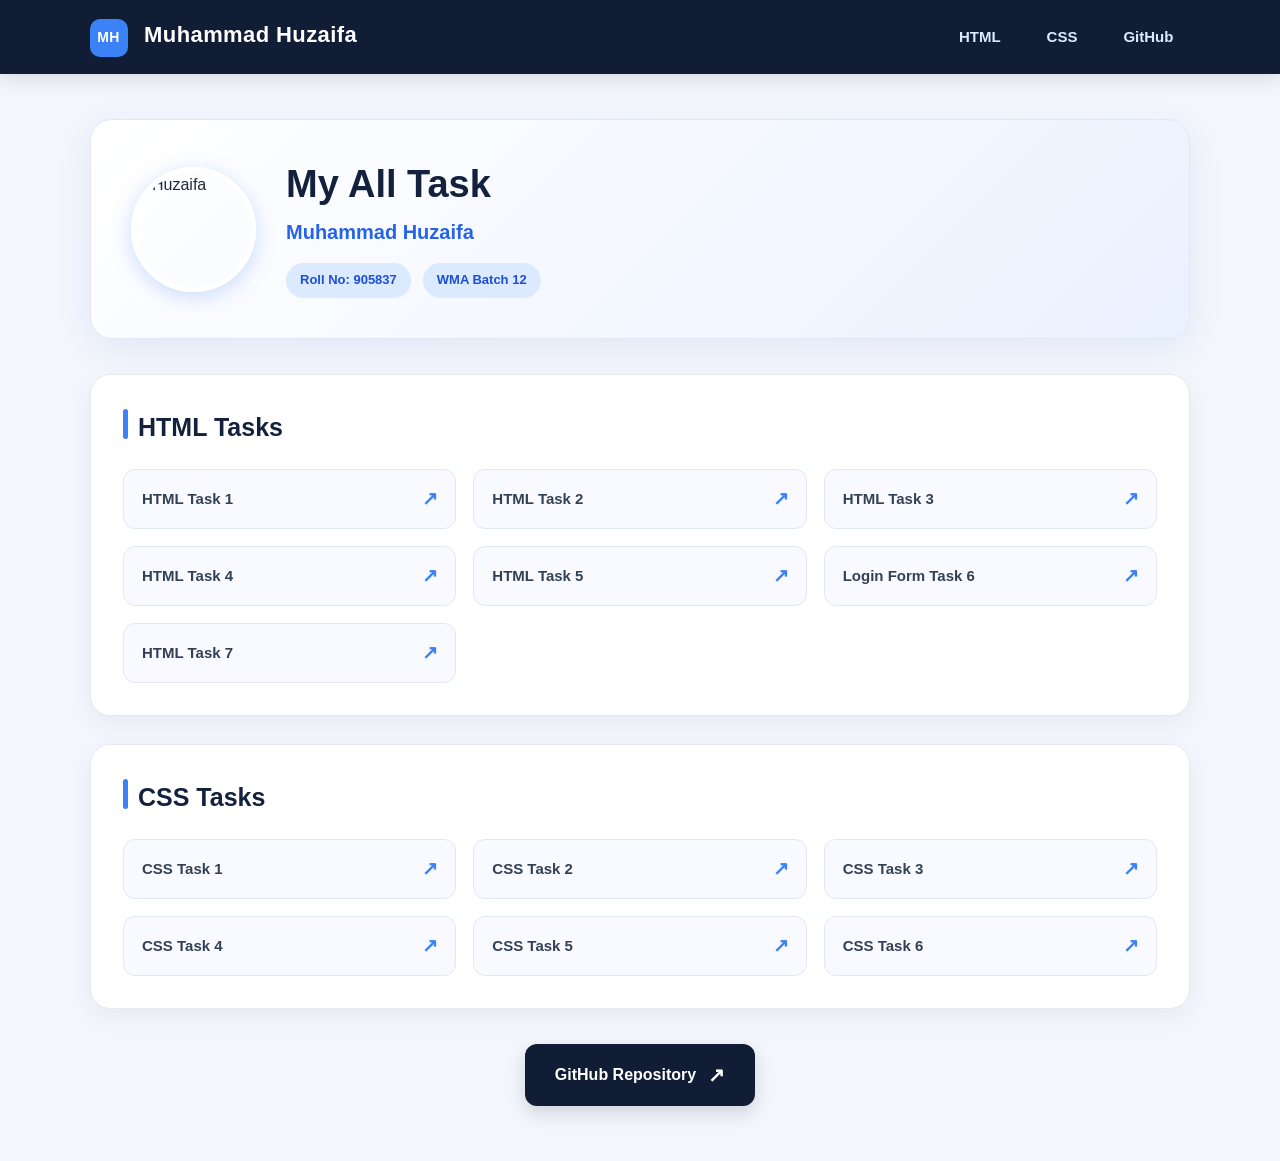
==== index.html @ d86d9d56 "first commit" ====
<!DOCTYPE html>
<html lang="en">
<head>
    <meta charset="UTF-8">
    <meta name="viewport" content="width=device-width, initial-scale=1.0">
    <title>My All Task</title>
    <link rel="stylesheet" href="./style.css">
    <link id="ico" rel="icon" href="https://instagram.fkhi5-2.fna.fbcdn.net/v/t51.82787-19/765283855_18012882386926758_1096779105583080359_n.jpg?stp=dst-jpg_s150x150_tt6&_nc_cat=109&_nc_map=urlgen_bucketless&ig_cache_key=GA9OnS2mvA0An-4-AKejWRnJijgPbmNDAQAB1501500j-ccb7-5&ccb=7-5&_nc_sid=669407&efg=eyJ2ZW5jb2RlX3RhZyI6InByb2ZpbGVfcGljLnd3dy4xMDgwLkMzIn0%3D&_nc_ohc=qQZk9aBdGusQ7kNvwHF06uh&_nc_oc=AdoO1jgzjQvh_05TS1gcE-T6BlmLkH2sSMo8Au5XwRlYYFEaHaTmhPelghC9SfsE-mw&_nc_zt=24&_nc_ht=instagram.fkhi5-2.fna&_nc_gid=wDlZMSNy7Q0P-QtOqcfUVQ&_nc_ss=7baaf&oh=00_AQSbwfrNY5vFuA4sEl9o_arRtlU1Xll_wyVN9joW1mOrQA&oe=6AF28918" type="image/x-icon">
</head>
<body>
   <nav>
        <a class="logo" href="#top">
            <span class="logo-name"> Muhammad Huzaifa</span>
        </a>

        <ul>
            <li><a class="nav-html" href="#html">HTML</a></li>
            <li><a class="nav-css" href="#css">CSS</a></li>
            <li><a class="nav-github" href="#github">GitHub</a></li>
        </ul>
    </nav> 


    <!-- Introduction -->

    <header class="intro" id="top">

        <img class="avatar" src="https://instagram.fkhi5-2.fna.fbcdn.net/v/t51.82787-19/765283855_18012882386926758_1096779105583080359_n.jpg?stp=dst-jpg_s150x150_tt6&_nc_cat=109&_nc_map=urlgen_bucketless&ig_cache_key=GA9OnS2mvA0An-4-AKejWRnJijgPbmNDAQAB1501500j-ccb7-5&ccb=7-5&_nc_sid=669407&efg=eyJ2ZW5jb2RlX3RhZyI6InByb2ZpbGVfcGljLnd3dy4xMDgwLkMzIn0%3D&_nc_ohc=qQZk9aBdGusQ7kNvwHF06uh&_nc_oc=AdoO1jgzjQvh_05TS1gcE-T6BlmLkH2sSMo8Au5XwRlYYFEaHaTmhPelghC9SfsE-mw&_nc_zt=24&_nc_ht=instagram.fkhi5-2.fna&_nc_gid=wDlZMSNy7Q0P-QtOqcfUVQ&_nc_ss=7baaf&oh=00_AQSbwfrNY5vFuA4sEl9o_arRtlU1Xll_wyVN9joW1mOrQA&oe=6AF28918" alt="Huzaifa" width="96" height="96">

        <div>
            <h1>My All Task</h1>
            <p class="name">Muhammad Huzaifa</p>

            <p class="chips">
                <span>Roll No: 905837</span>
                <span>WMA Batch 12</span>
            </p>
        </div>

    </header>


    <!-- HTML Tasks -->

    <div class="html" id="html">

        <h2>HTML Tasks</h2>

        <ul>
            <li><a href="./HTML ASS 1/index.html">HTML Task 1</a></li>
            <li><a href="./HTML ASS 2/index.html">HTML Task 2</a></li>
            <li><a href="./HTML ASS 3/index.html">HTML Task 3</a></li>
            <li><a href="./HTML ASS 4/index.html">HTML Task 4</a></li>
            <li><a href="./HTML ASS 5/index.html">HTML Task 5</a></li>
            <li><a href="./HTML ASS 6/index.html">Login Form Task 6</a></li>
            <li><a href="./HTML ASS 7 Hackaton/index.html">HTML Task 7</a></li>
        </ul>

    </div>


    <!-- CSS Tasks -->

    <div class="css" id="css">

        <h2>CSS Tasks</h2>

        <ul>
            <li><a href="./CSS TASK- 1/index.html">CSS Task 1</a></li>
            <li><a href="./CSS TASK-2/index.html">CSS Task 2</a></li>
            <li><a href="./CSS TASK-3/index.html">CSS Task 3</a></li>
            <li><a href="./CSS TASK-4/index.html">CSS Task 4</a></li>
            <li><a href="./CSS TASK-5/index.html">CSS Task 5</a></li>
            <li><a href="./CSS TASK-6/index.html">CSS Task 6</a></li>
        </ul>

    </div>

    <div class="github" id="github">
        <li><a href="https://github.com/huzai569/wma-all-projects.git" target="_blank" rel="noopener noreferrer">GitHub Repository</a></li>
    </div>

</body>
</html>
---- style.css ----
/* ==============================
   GLOBAL STYLING
============================== */

* {
    margin: 0;
    padding: 0;
    box-sizing: border-box;
}

html {
    scroll-behavior: smooth;
    scroll-padding-top: 100px;
}

body {
    font-family: 'Segoe UI', Arial, sans-serif;
    background: #f3f6fc;
    color: #1e293b;
    line-height: 1.6;
}

/* ==============================
   NAVIGATION BAR
============================== */

nav {
    width: 100%;
    padding: 16px 7%;
    background: #111c35;
    display: flex;
    justify-content: space-between;
    align-items: center;
    position: sticky;
    top: 0;
    z-index: 1000;
    box-shadow: 0 4px 20px rgba(0, 0, 0, 0.12);
}

.logo {
    text-decoration: none;
    color: white;
}

.logo-name {
    font-size: 22px;
    font-weight: 700;
    letter-spacing: 0.4px;
}

.logo-name::before {
    content: "MH";
    display: inline-flex;
    align-items: center;
    justify-content: center;
    width: 38px;
    height: 38px;
    margin-right: 10px;
    background: #3b82f6;
    color: white;
    border-radius: 10px;
    font-size: 14px;
}

nav ul {
    display: flex;
    align-items: center;
    gap: 12px;
    list-style: none;
}

nav ul li a {
    display: inline-block;
    text-decoration: none;
    color: #dbeafe;
    padding: 9px 17px;
    border-radius: 8px;
    font-size: 15px;
    font-weight: 600;
    transition: 0.3s ease;
}

nav ul li a:hover {
    background: #3b82f6;
    color: white;
    transform: translateY(-2px);
}

/* ==============================
   INTRODUCTION SECTION
============================== */

.intro {
    width: min(1100px, calc(100% - 40px));
    margin: 45px auto 35px;
    padding: 40px;
    display: flex;
    align-items: center;
    gap: 30px;
    background: linear-gradient(135deg, #ffffff, #eaf1ff);
    border: 1px solid #e0e8f7;
    border-radius: 22px;
    box-shadow: 0 10px 35px rgba(30, 64, 175, 0.08);
}

.avatar {
    width: 125px;
    height: 125px;
    object-fit: cover;
    border-radius: 50%;
    border: 5px solid white;
    box-shadow: 0 5px 20px rgba(59, 130, 246, 0.25);
}

.intro h1 {
    font-size: 38px;
    color: #14213d;
    font-weight: 800;
    line-height: 1.3;
}

.name {
    margin-top: 7px;
    font-size: 20px;
    color: #2563eb;
    font-weight: 600;
}

.chips {
    display: flex;
    flex-wrap: wrap;
    gap: 12px;
    margin-top: 15px;
}

.chips span {
    display: inline-block;
    padding: 7px 14px;
    background: #dbeafe;
    color: #1d4ed8;
    border-radius: 30px;
    font-size: 13px;
    font-weight: 600;
}

/* ==============================
   HTML AND CSS TASK SECTIONS
============================== */

.html,
.css {
    width: min(1100px, calc(100% - 40px));
    margin: 28px auto;
    padding: 32px;
    background: white;
    border-radius: 20px;
    border: 1px solid #e5eaf2;
    box-shadow: 0 8px 25px rgba(15, 23, 42, 0.05);
}

.html h2,
.css h2 {
    position: relative;
    font-size: 25px;
    color: #14213d;
    margin-bottom: 22px;
    padding-left: 15px;
}

.html h2::before,
.css h2::before {
    content: "";
    position: absolute;
    width: 5px;
    height: 30px;
    left: 0;
    top: 2px;
    background: #3b82f6;
    border-radius: 10px;
}

/* ==============================
   TASK CARDS
============================== */

#html ul,
#css ul {
    display: grid;
    grid-template-columns: repeat(3, 1fr);
    gap: 17px;
    list-style: none;
}

#html li,
#css li {
    min-width: 0;
}

#html li a,
#css li a {
    display: block;
    position: relative;
    padding: 17px 42px 17px 18px;
    text-decoration: none;
    color: #334155;
    background: #f8faff;
    border: 1px solid #e2e8f0;
    border-radius: 12px;
    font-size: 15px;
    font-weight: 600;
    transition: all 0.3s ease;
}

#html li a::after,
#css li a::after {
    content: "↗";
    position: absolute;
    right: 17px;
    top: 50%;
    transform: translateY(-50%);
    font-size: 19px;
    color: #3b82f6;
}

#html li a:hover,
#css li a:hover {
    background: #eff6ff;
    color: #2563eb;
    border-color: #3b82f6;
    transform: translateY(-4px);
    box-shadow: 0 8px 18px rgba(59, 130, 246, 0.12);
}

/* ==============================
   GITHUB SECTION
============================== */

.github {
    width: min(1100px, calc(100% - 40px));
    margin: 35px auto 55px;
    display: flex;
    justify-content: center;
}

.github li {
    list-style: none;
}

.github a {
    display: inline-flex;
    align-items: center;
    gap: 12px;
    padding: 15px 30px;
    background: #111c35;
    color: white;
    border-radius: 12px;
    text-decoration: none;
    font-size: 16px;
    font-weight: 600;
    box-shadow: 0 7px 18px rgba(15, 23, 42, 0.15);
    transition: 0.3s ease;
}

.github a::after {
    content: "↗";
    font-size: 20px;
}

.github a:hover {
    background: #2563eb;
    transform: translateY(-4px);
    box-shadow: 0 10px 22px rgba(37, 99, 235, 0.22);
}

/* ==============================
   FOCUS EFFECT
============================== */

a:focus-visible {
    outline: 3px solid #60a5fa;
    outline-offset: 4px;
}

/* ==============================
   TABLET RESPONSIVE
============================== */

@media screen and (max-width: 768px) {

    nav {
        padding: 15px 4%;
    }

    .logo-name {
        font-size: 18px;
    }

    nav ul {
        gap: 5px;
    }

    nav ul li a {
        padding: 8px 11px;
        font-size: 13px;
    }

    .intro {
        padding: 28px;
    }

    .intro h1 {
        font-size: 30px;
    }

    #html ul,
    #css ul {
        grid-template-columns: repeat(2, 1fr);
    }
}

/* ==============================
   MOBILE RESPONSIVE
============================== */

@media screen and (max-width: 480px) {

    nav {
        flex-direction: column;
        gap: 12px;
        padding: 15px 10px;
    }

    nav ul {
        justify-content: center;
        flex-wrap: wrap;
    }

    .intro {
        flex-direction: column;
        text-align: center;
        padding: 25px 18px;
    }

    .intro h1 {
        font-size: 27px;
    }

    .chips {
        justify-content: center;
    }

    .html,
    .css {
        padding: 22px 17px;
    }

    .html h2,
    .css h2 {
        font-size: 22px;
    }

    #html ul,
    #css ul {
        grid-template-columns: 1fr;
    }

    .github a {
        font-size: 14px;
        padding: 13px 22px;
    }
}
#ico {
    width: 32px;
    height: 32px;
    border-radius: 50%;
}
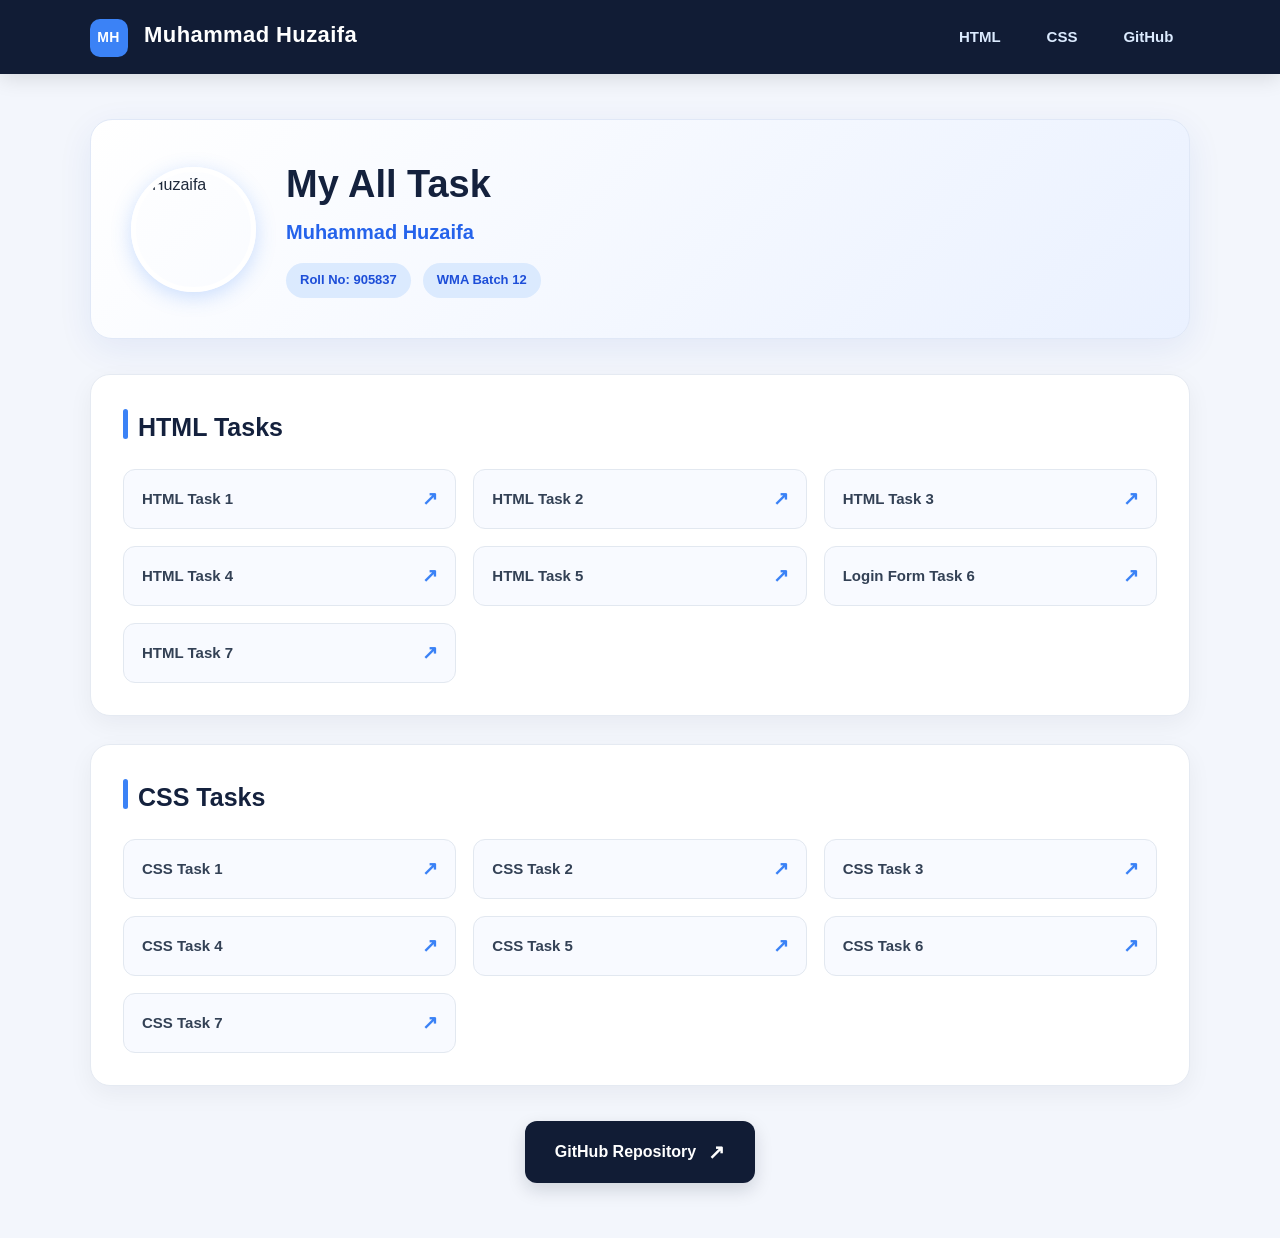
==== commit 43fd270b: "add task css 7" ====
--- a/index.html
+++ b/index.html
@@ -5,7 +5,7 @@
     <meta name="viewport" content="width=device-width, initial-scale=1.0">
     <title>My All Task</title>
     <link rel="stylesheet" href="./style.css">
-    <link id="ico" rel="icon" href="https://instagram.fkhi5-2.fna.fbcdn.net/v/t51.82787-19/765283855_18012882386926758_1096779105583080359_n.jpg?stp=dst-jpg_s150x150_tt6&_nc_cat=109&_nc_map=urlgen_bucketless&ig_cache_key=GA9OnS2mvA0An-4-AKejWRnJijgPbmNDAQAB1501500j-ccb7-5&ccb=7-5&_nc_sid=669407&efg=eyJ2ZW5jb2RlX3RhZyI6InByb2ZpbGVfcGljLnd3dy4xMDgwLkMzIn0%3D&_nc_ohc=qQZk9aBdGusQ7kNvwHF06uh&_nc_oc=AdoO1jgzjQvh_05TS1gcE-T6BlmLkH2sSMo8Au5XwRlYYFEaHaTmhPelghC9SfsE-mw&_nc_zt=24&_nc_ht=instagram.fkhi5-2.fna&_nc_gid=wDlZMSNy7Q0P-QtOqcfUVQ&_nc_ss=7baaf&oh=00_AQSbwfrNY5vFuA4sEl9o_arRtlU1Xll_wyVN9joW1mOrQA&oe=6AF28918" type="image/x-icon">
+    <link id="ico" rel="icon" href="https://instagram.fhdd1-1.fna.fbcdn.net/v/t51.82787-19/765283855_18012882386926758_1096779105583080359_n.jpg?stp=dst-jpg_s150x150_tt6&_nc_cat=109&_nc_map=urlgen_bucketless&ig_cache_key=GA9OnS2mvA0An-4-AKejWRnJijgPbmNDAQAB1501500j-ccb7-5&ccb=7-5&_nc_sid=669407&efg=eyJ2ZW5jb2RlX3RhZyI6InByb2ZpbGVfcGljLnd3dy4xMDgwLkMzIn0%3D&_nc_ohc=vlxcBCgkMokQ7kNvwERlzHv&_nc_oc=AdpgchsGx_YPY2YkXuNqsMqf4bOhDnjS5IIhLOuDMkSxBfnWOxelPu4SA9dPxKSjwso&_nc_zt=24&_nc_ht=instagram.fhdd1-1.fna&_nc_gid=RVuNNFbQjiCZ5ixiwRJiRg&_nc_ss=7b2a8&oh=00_AQQ0epk0ju_u2ws0cQaRz6cxRravYR68jceTHYzZDaRTEA&oe=6AF92098" type="image/x-icon">
 </head>
 <body>
    <nav>
@@ -25,7 +25,7 @@
 
     <header class="intro" id="top">
 
-        <img class="avatar" src="https://instagram.fkhi5-2.fna.fbcdn.net/v/t51.82787-19/765283855_18012882386926758_1096779105583080359_n.jpg?stp=dst-jpg_s150x150_tt6&_nc_cat=109&_nc_map=urlgen_bucketless&ig_cache_key=GA9OnS2mvA0An-4-AKejWRnJijgPbmNDAQAB1501500j-ccb7-5&ccb=7-5&_nc_sid=669407&efg=eyJ2ZW5jb2RlX3RhZyI6InByb2ZpbGVfcGljLnd3dy4xMDgwLkMzIn0%3D&_nc_ohc=qQZk9aBdGusQ7kNvwHF06uh&_nc_oc=AdoO1jgzjQvh_05TS1gcE-T6BlmLkH2sSMo8Au5XwRlYYFEaHaTmhPelghC9SfsE-mw&_nc_zt=24&_nc_ht=instagram.fkhi5-2.fna&_nc_gid=wDlZMSNy7Q0P-QtOqcfUVQ&_nc_ss=7baaf&oh=00_AQSbwfrNY5vFuA4sEl9o_arRtlU1Xll_wyVN9joW1mOrQA&oe=6AF28918" alt="Huzaifa" width="96" height="96">
+        <img class="avatar" src="https://instagram.fhdd1-1.fna.fbcdn.net/v/t51.82787-19/765283855_18012882386926758_1096779105583080359_n.jpg?stp=dst-jpg_s150x150_tt6&_nc_cat=109&_nc_map=urlgen_bucketless&ig_cache_key=GA9OnS2mvA0An-4-AKejWRnJijgPbmNDAQAB1501500j-ccb7-5&ccb=7-5&_nc_sid=669407&efg=eyJ2ZW5jb2RlX3RhZyI6InByb2ZpbGVfcGljLnd3dy4xMDgwLkMzIn0%3D&_nc_ohc=vlxcBCgkMokQ7kNvwERlzHv&_nc_oc=AdpgchsGx_YPY2YkXuNqsMqf4bOhDnjS5IIhLOuDMkSxBfnWOxelPu4SA9dPxKSjwso&_nc_zt=24&_nc_ht=instagram.fhdd1-1.fna&_nc_gid=RVuNNFbQjiCZ5ixiwRJiRg&_nc_ss=7b2a8&oh=00_AQQ0epk0ju_u2ws0cQaRz6cxRravYR68jceTHYzZDaRTEA&oe=6AF92098" alt="Huzaifa" width="96" height="96">
 
         <div>
             <h1>My All Task</h1>
@@ -72,12 +72,13 @@
             <li><a href="./CSS TASK-4/index.html">CSS Task 4</a></li>
             <li><a href="./CSS TASK-5/index.html">CSS Task 5</a></li>
             <li><a href="./CSS TASK-6/index.html">CSS Task 6</a></li>
+            <li><a href="./CSS TASK-7/index.html">CSS Task 7</a></li>
         </ul>
 
     </div>
 
     <div class="github" id="github">
-        <li><a href="https://github.com/huzai569/wma-all-projects.git" target="_blank" rel="noopener noreferrer">GitHub Repository</a></li>
+        <li><a href="https://github.com/huzai569/all-projects.git" target="_blank" rel="noopener noreferrer">GitHub Repository</a></li>
     </div>
 
 </body>
